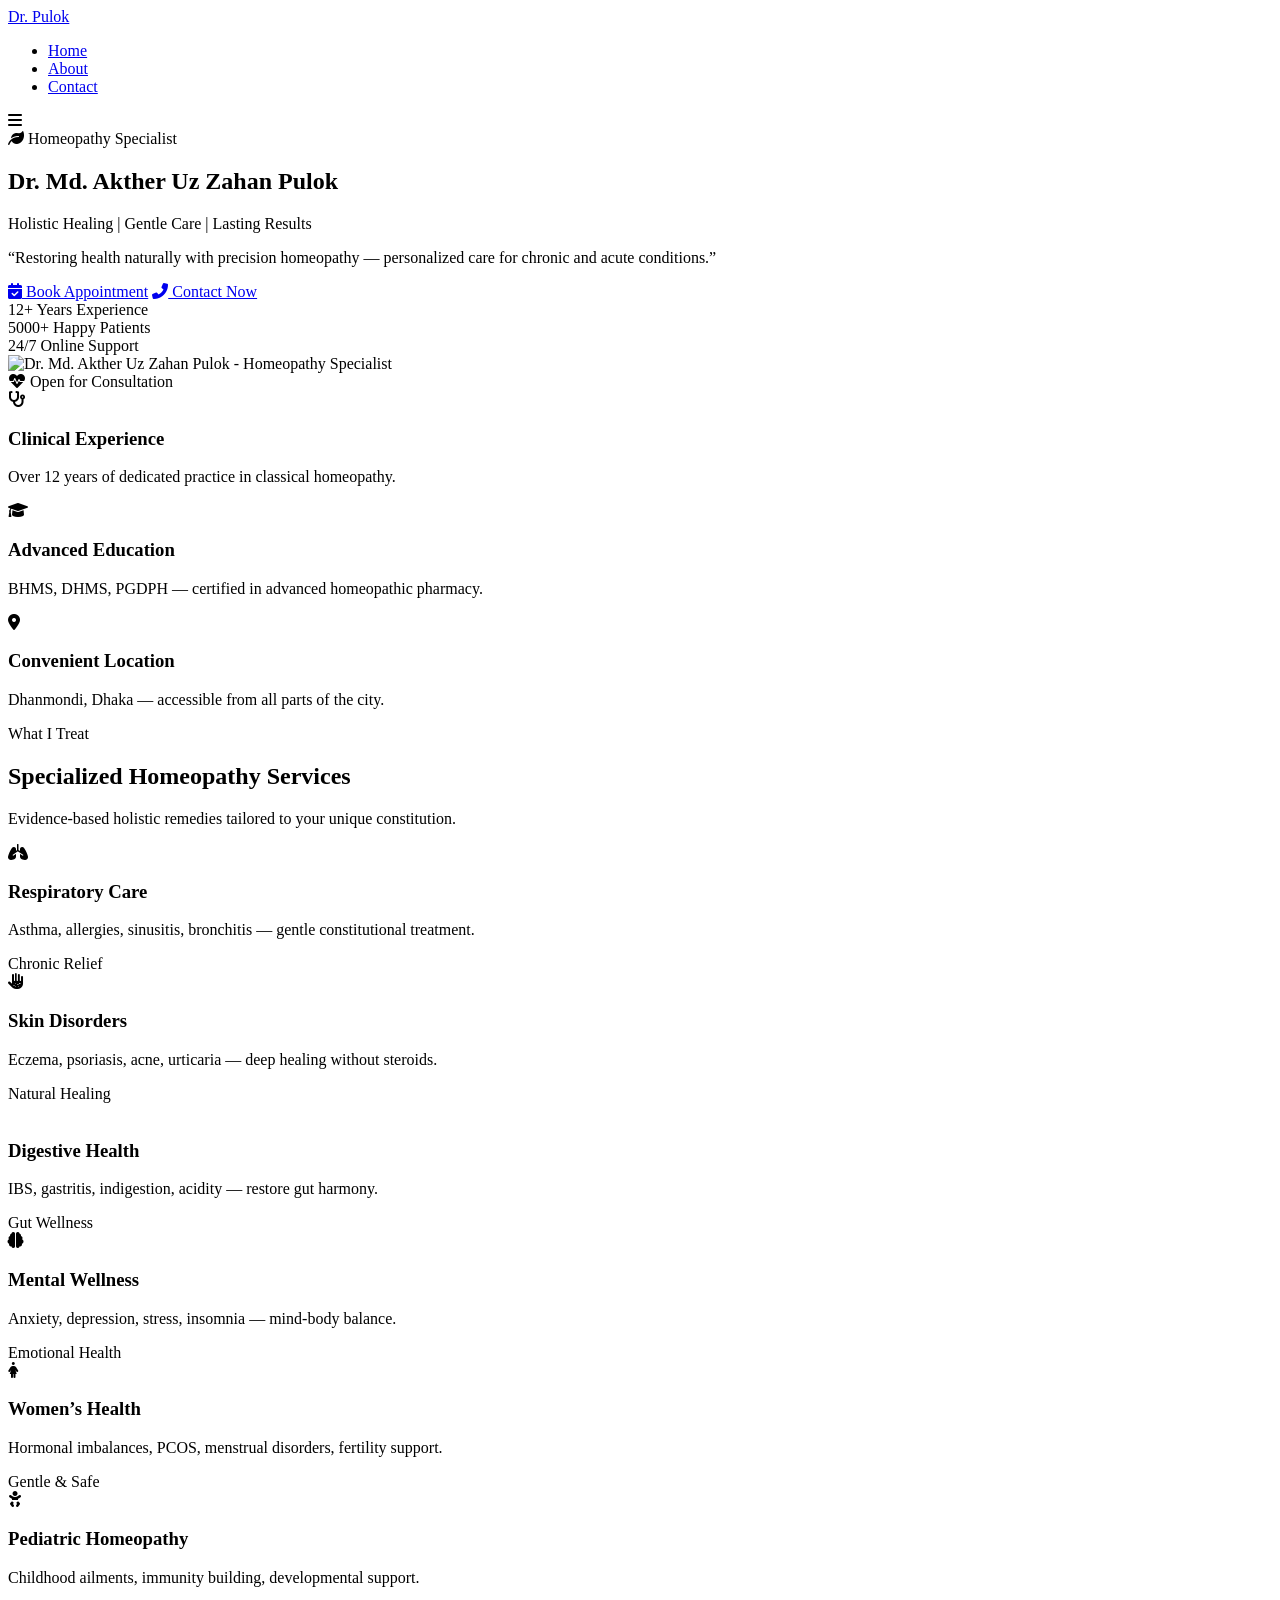
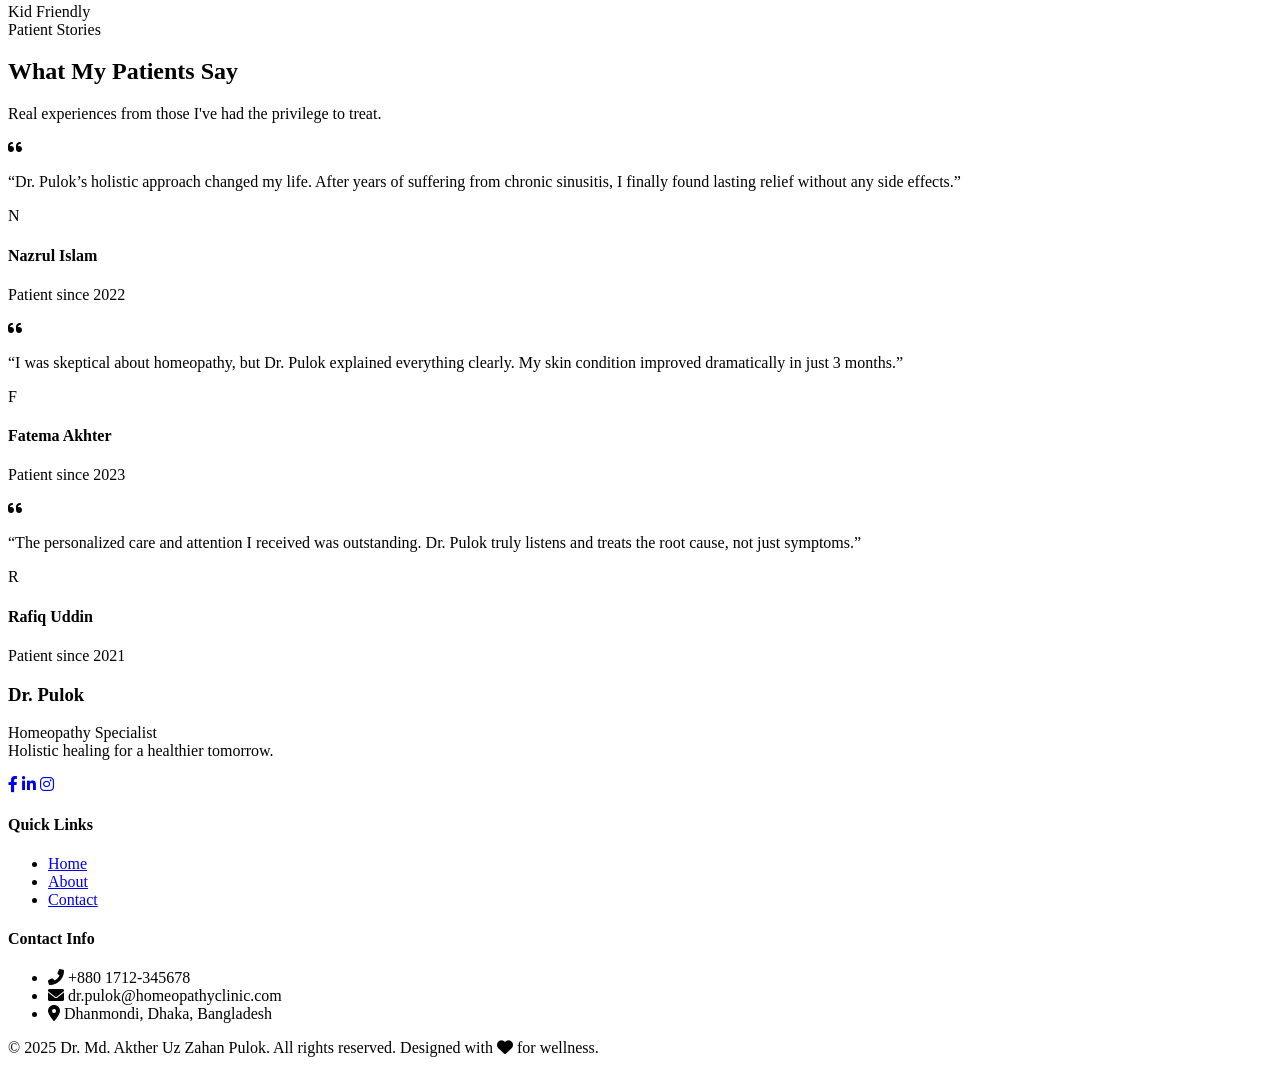
==== index.html @ c5337120 "Add initial index.html for homeopathy website This is the initial commit of the index.html file, whi" ====
<!-- ==================== index.html ==================== -->
<!DOCTYPE html>
<html lang="en">
<head>
    <meta charset="UTF-8">
    <meta name="viewport" content="width=device-width, initial-scale=1.0, viewport-fit=cover">
    <meta name="description" content="Dr. Md. Akther Uz Zahan Pulok - Homeopathy Specialist in Dhaka. Expert in holistic healing, chronic disease management, and personalized homeopathic care.">
    <meta name="keywords" content="Homeopathy Doctor, Homeopathic Treatment, Dhaka Homeopathy, Dr. Pulok, Holistic Healer">
    <meta name="author" content="Dr. Md. Akther Uz Zahan Pulok">
    <title>Dr. Pulok | Homeopathy Specialist</title>
    <link rel="preconnect" href="https://fonts.googleapis.com">
    <link rel="preconnect" href="https://fonts.gstatic.com" crossorigin>
    <link href="https://fonts.googleapis.com/css2?family=Poppins:wght@300;400;500;600;700;800&display=swap" rel="stylesheet">
    <link rel="stylesheet" href="https://cdnjs.cloudflare.com/ajax/libs/font-awesome/6.0.0-beta3/css/all.min.css">
    <link rel="stylesheet" href="style.css">
    <style>
        /* Additional inline styles for home page specific animations (could be in style.css, but for clarity) */
        .hero .btn {
            transition: all 0.3s cubic-bezier(0.2, 0.9, 0.4, 1.1);
        }
        .hero .btn:hover {
            transform: translateY(-3px);
            box-shadow: 0 12px 28px rgba(46,139,87,0.25);
        }
        .info-card, .service-card {
            transition: all 0.3s ease;
        }
        .info-card:hover, .service-card:hover {
            transform: translateY(-8px);
            box-shadow: 0 20px 30px -12px rgba(0,0,0,0.1);
        }
    </style>
</head>
<body>
    <nav class="navbar sticky-nav">
        <div class="container nav-container">
            <div class="logo">
                <a href="index.html">Dr. Pulok</a>
            </div>
            <ul class="nav-menu">
                <li><a href="index.html" class="active">Home</a></li>
                <li><a href="about.html">About</a></li>
                <li><a href="contact.html">Contact</a></li>
            </ul>
            <div class="hamburger">
                <i class="fas fa-bars"></i>
            </div>
        </div>
    </nav>

    <main>
        <!-- Hero Section -->
        <section class="hero">
            <div class="container hero-grid">
                <div class="hero-content">
                    <div class="hero-badge">
                        <i class="fas fa-leaf"></i> Homeopathy Specialist
                    </div>
                    <h1>Dr. Md. Akther Uz Zahan Pulok</h1>
                    <p class="tagline">Holistic Healing | Gentle Care | Lasting Results</p>
                    <p class="hero-desc">
                        “Restoring health naturally with precision homeopathy — personalized care for chronic and acute conditions.”
                    </p>
                    <div class="hero-buttons">
                        <a href="contact.html" class="btn btn-primary"><i class="fas fa-calendar-check"></i> Book Appointment</a>
                        <a href="contact.html" class="btn btn-outline"><i class="fas fa-phone-alt"></i> Contact Now</a>
                    </div>
                    <div class="hero-stats">
                        <div class="stat">
                            <span class="stat-number">12+</span>
                            <span class="stat-label">Years Experience</span>
                        </div>
                        <div class="stat">
                            <span class="stat-number">5000+</span>
                            <span class="stat-label">Happy Patients</span>
                        </div>
                        <div class="stat">
                            <span class="stat-number">24/7</span>
                            <span class="stat-label">Online Support</span>
                        </div>
                    </div>
                </div>
                <div class="hero-image">
                    <div class="image-wrapper">
                        <img src="assets/images/doctor.jpg" alt="Dr. Md. Akther Uz Zahan Pulok - Homeopathy Specialist">
                        <div class="floating-badge">
                            <i class="fas fa-heartbeat"></i> Open for Consultation
                        </div>
                    </div>
                </div>
            </div>
        </section>

        <!-- Quick Info Cards -->
        <section class="quick-info">
            <div class="container">
                <div class="cards-grid">
                    <div class="info-card">
                        <div class="card-icon"><i class="fas fa-stethoscope"></i></div>
                        <h3>Clinical Experience</h3>
                        <p>Over 12 years of dedicated practice in classical homeopathy.</p>
                    </div>
                    <div class="info-card">
                        <div class="card-icon"><i class="fas fa-graduation-cap"></i></div>
                        <h3>Advanced Education</h3>
                        <p>BHMS, DHMS, PGDPH — certified in advanced homeopathic pharmacy.</p>
                    </div>
                    <div class="info-card">
                        <div class="card-icon"><i class="fas fa-map-marker-alt"></i></div>
                        <h3>Convenient Location</h3>
                        <p>Dhanmondi, Dhaka — accessible from all parts of the city.</p>
                    </div>
                </div>
            </div>
        </section>

        <!-- Services Section -->
        <section class="services">
            <div class="container">
                <div class="section-header">
                    <div class="section-eyebrow">What I Treat</div>
                    <h2>Specialized Homeopathy Services</h2>
                    <p>Evidence‑based holistic remedies tailored to your unique constitution.</p>
                </div>
                <div class="services-grid">
                    <div class="service-card">
                        <i class="fas fa-lungs"></i>
                        <h3>Respiratory Care</h3>
                        <p>Asthma, allergies, sinusitis, bronchitis — gentle constitutional treatment.</p>
                        <span class="service-tag">Chronic Relief</span>
                    </div>
                    <div class="service-card">
                        <i class="fas fa-allergies"></i>
                        <h3>Skin Disorders</h3>
                        <p>Eczema, psoriasis, acne, urticaria — deep healing without steroids.</p>
                        <span class="service-tag">Natural Healing</span>
                    </div>
                    <div class="service-card">
                        <i class="fas fa-stomach"></i>
                        <h3>Digestive Health</h3>
                        <p>IBS, gastritis, indigestion, acidity — restore gut harmony.</p>
                        <span class="service-tag">Gut Wellness</span>
                    </div>
                    <div class="service-card">
                        <i class="fas fa-brain"></i>
                        <h3>Mental Wellness</h3>
                        <p>Anxiety, depression, stress, insomnia — mind-body balance.</p>
                        <span class="service-tag">Emotional Health</span>
                    </div>
                    <div class="service-card">
                        <i class="fas fa-female"></i>
                        <h3>Women’s Health</h3>
                        <p>Hormonal imbalances, PCOS, menstrual disorders, fertility support.</p>
                        <span class="service-tag">Gentle & Safe</span>
                    </div>
                    <div class="service-card">
                        <i class="fas fa-baby"></i>
                        <h3>Pediatric Homeopathy</h3>
                        <p>Childhood ailments, immunity building, developmental support.</p>
                        <span class="service-tag">Kid Friendly</span>
                    </div>
                </div>
            </div>
        </section>

        <!-- Testimonials Section (Optional) -->
        <section class="testimonials">
            <div class="container">
                <div class="section-header">
                    <div class="section-eyebrow">Patient Stories</div>
                    <h2>What My Patients Say</h2>
                    <p>Real experiences from those I've had the privilege to treat.</p>
                </div>
                <div class="testimonials-grid">
                    <div class="testimonial-card">
                        <div class="quote-icon"><i class="fas fa-quote-left"></i></div>
                        <p class="testimonial-text">“Dr. Pulok’s holistic approach changed my life. After years of suffering from chronic sinusitis, I finally found lasting relief without any side effects.”</p>
                        <div class="testimonial-author">
                            <div class="author-avatar">N</div>
                            <div class="author-info">
                                <h4>Nazrul Islam</h4>
                                <p>Patient since 2022</p>
                            </div>
                        </div>
                    </div>
                    <div class="testimonial-card">
                        <div class="quote-icon"><i class="fas fa-quote-left"></i></div>
                        <p class="testimonial-text">“I was skeptical about homeopathy, but Dr. Pulok explained everything clearly. My skin condition improved dramatically in just 3 months.”</p>
                        <div class="testimonial-author">
                            <div class="author-avatar">F</div>
                            <div class="author-info">
                                <h4>Fatema Akhter</h4>
                                <p>Patient since 2023</p>
                            </div>
                        </div>
                    </div>
                    <div class="testimonial-card">
                        <div class="quote-icon"><i class="fas fa-quote-left"></i></div>
                        <p class="testimonial-text">“The personalized care and attention I received was outstanding. Dr. Pulok truly listens and treats the root cause, not just symptoms.”</p>
                        <div class="testimonial-author">
                            <div class="author-avatar">R</div>
                            <div class="author-info">
                                <h4>Rafiq Uddin</h4>
                                <p>Patient since 2021</p>
                            </div>
                        </div>
                    </div>
                </div>
            </div>
        </section>
    </main>

    <footer>
        <div class="container footer-grid">
            <div class="footer-brand">
                <h3>Dr. Pulok</h3>
                <p>Homeopathy Specialist<br>Holistic healing for a healthier tomorrow.</p>
                <div class="social-links">
                    <a href="#"><i class="fab fa-facebook-f"></i></a>
                    <a href="#"><i class="fab fa-linkedin-in"></i></a>
                    <a href="#"><i class="fab fa-instagram"></i></a>
                </div>
            </div>
            <div class="footer-links">
                <h4>Quick Links</h4>
                <ul>
                    <li><a href="index.html">Home</a></li>
                    <li><a href="about.html">About</a></li>
                    <li><a href="contact.html">Contact</a></li>
                </ul>
            </div>
            <div class="footer-contact">
                <h4>Contact Info</h4>
                <ul>
                    <li><i class="fas fa-phone-alt"></i> +880 1712-345678</li>
                    <li><i class="fas fa-envelope"></i> dr.pulok@homeopathyclinic.com</li>
                    <li><i class="fas fa-map-marker-alt"></i> Dhanmondi, Dhaka, Bangladesh</li>
                </ul>
            </div>
        </div>
        <div class="footer-bottom">
            <p>&copy; 2025 Dr. Md. Akther Uz Zahan Pulok. All rights reserved. Designed with <i class="fas fa-heart"></i> for wellness.</p>
        </div>
    </footer>

    <script src="script.js"></script>
</body>
</html>
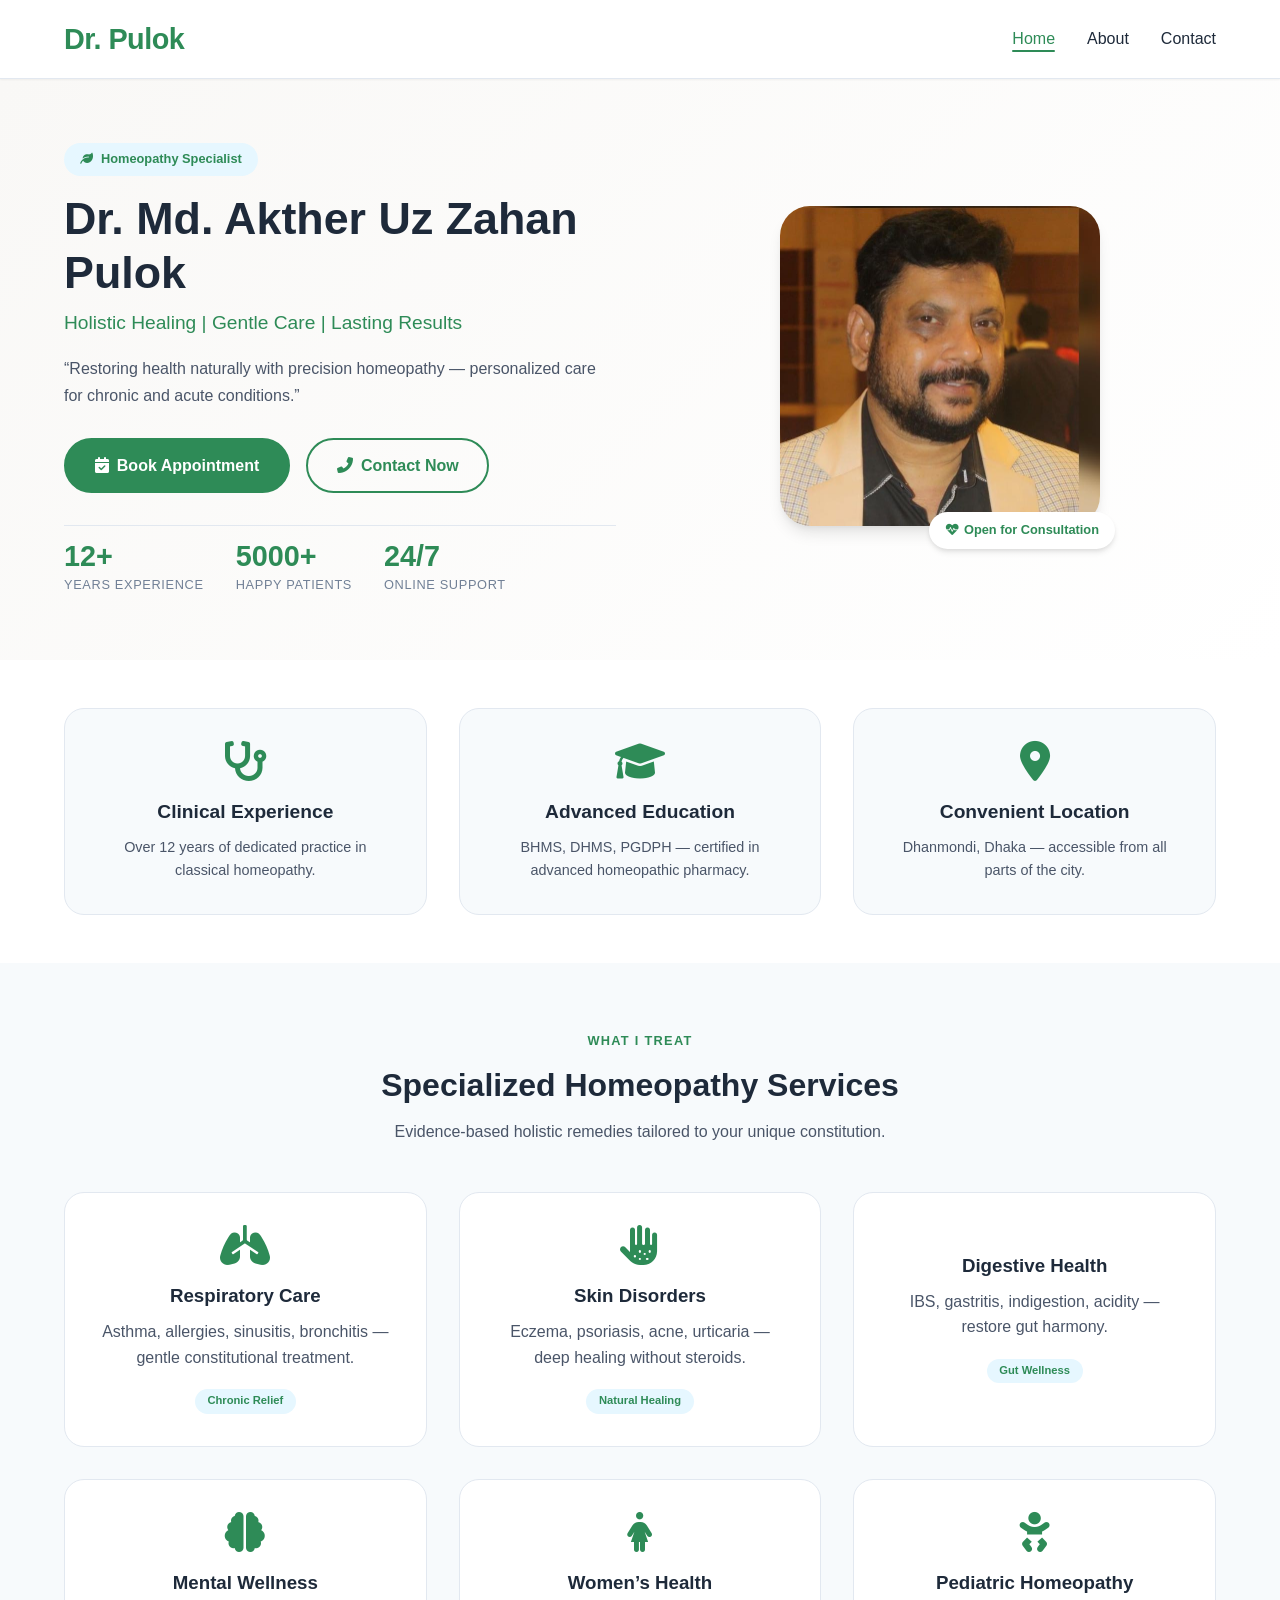
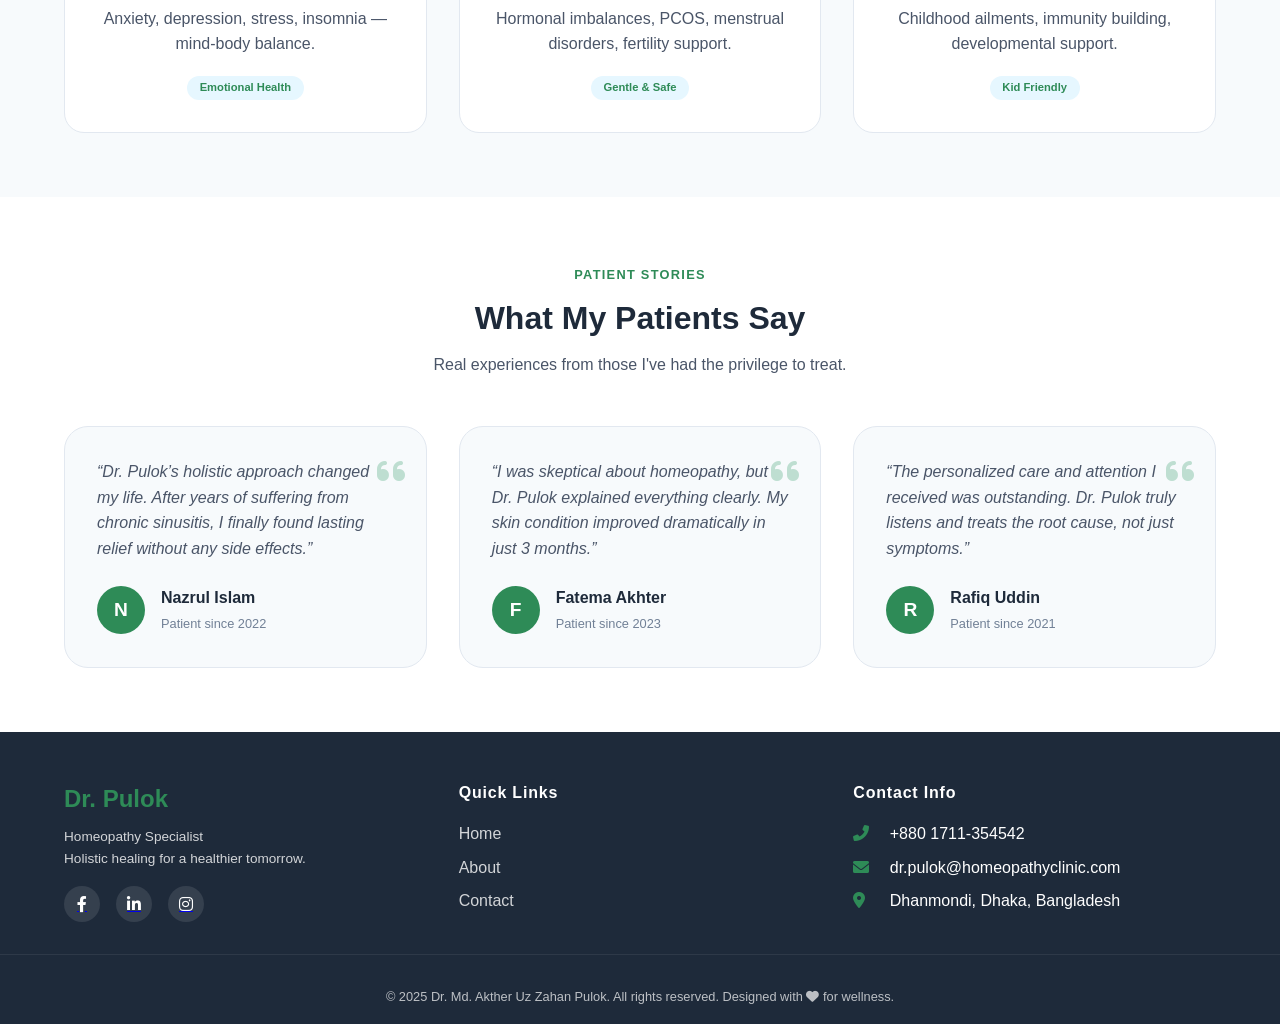
==== commit 7bfcb92b: "Update WhatsApp and contact numbers to +880 1711-354542" ====
--- a/index.html
+++ b/index.html
@@ -232,7 +232,7 @@
             <div class="footer-contact">
                 <h4>Contact Info</h4>
                 <ul>
-                    <li><i class="fas fa-phone-alt"></i> +880 1712-345678</li>
+                    <li><i class="fas fa-phone-alt"></i> +880 1711-354542</li>
                     <li><i class="fas fa-envelope"></i> dr.pulok@homeopathyclinic.com</li>
                     <li><i class="fas fa-map-marker-alt"></i> Dhanmondi, Dhaka, Bangladesh</li>
                 </ul>
--- a/style.css
+++ b/style.css
@@ -0,0 +1,616 @@
+/* ==================== style.css ==================== */
+:root {
+    --primary: #2E8B57;
+    --primary-dark: #236B43;
+    --primary-light: #3CA06F;
+    --secondary: #FFFFFF;
+    --accent: #E6F7FF;
+    --dark: #1E2A3A;
+    --ink: #1E2A3A;
+    --ink-2: #4A5568;
+    --ink-3: #718096;
+    --gray-light: #F7FAFC;
+    --gray: #CBD5E0;
+    --border: #E2E8F0;
+    --shadow-sm: 0 1px 2px 0 rgba(0,0,0,0.05);
+    --shadow-md: 0 4px 6px -1px rgba(0,0,0,0.1), 0 2px 4px -1px rgba(0,0,0,0.06);
+    --shadow-lg: 0 10px 15px -3px rgba(0,0,0,0.1), 0 4px 6px -2px rgba(0,0,0,0.05);
+    --radius: 12px;
+    --radius-sm: 8px;
+    --transition: all 0.3s cubic-bezier(0.2, 0.9, 0.4, 1.1);
+}
+
+* {
+    margin: 0;
+    padding: 0;
+    box-sizing: border-box;
+}
+
+body {
+    font-family: 'Poppins', sans-serif;
+    color: var(--dark);
+    background: var(--secondary);
+    line-height: 1.6;
+    overflow-x: hidden;
+}
+
+.container {
+    width: 90%;
+    max-width: 1200px;
+    margin: 0 auto;
+}
+
+/* Animations */
+@keyframes fadeUp {
+    from { opacity: 0; transform: translateY(20px); }
+    to { opacity: 1; transform: translateY(0); }
+}
+
+@keyframes slideIn {
+    from { opacity: 0; transform: translateX(-20px); }
+    to { opacity: 1; transform: translateX(0); }
+}
+
+@keyframes pulse {
+    0% { transform: scale(1); opacity: 1; }
+    50% { transform: scale(1.05); opacity: 0.8; }
+    100% { transform: scale(1); opacity: 1; }
+}
+
+/* Navbar */
+.navbar {
+    background: rgba(255,255,255,0.98);
+    backdrop-filter: blur(8px);
+    box-shadow: var(--shadow-sm);
+    position: sticky;
+    top: 0;
+    z-index: 1000;
+    padding: 1rem 0;
+    border-bottom: 1px solid var(--border);
+}
+
+.nav-container {
+    display: flex;
+    justify-content: space-between;
+    align-items: center;
+}
+
+.logo a {
+    font-size: 1.8rem;
+    font-weight: 800;
+    color: var(--primary);
+    text-decoration: none;
+    letter-spacing: -0.5px;
+}
+
+.nav-menu {
+    display: flex;
+    gap: 2rem;
+    list-style: none;
+}
+
+.nav-menu a {
+    text-decoration: none;
+    font-weight: 500;
+    color: var(--dark);
+    transition: var(--transition);
+    position: relative;
+}
+
+.nav-menu a:hover, .nav-menu a.active {
+    color: var(--primary);
+}
+
+.nav-menu a.active::after {
+    content: '';
+    position: absolute;
+    bottom: -5px;
+    left: 0;
+    width: 100%;
+    height: 2px;
+    background: var(--primary);
+    border-radius: 2px;
+}
+
+.hamburger {
+    display: none;
+    font-size: 1.5rem;
+    cursor: pointer;
+}
+
+/* Buttons */
+.btn {
+    display: inline-flex;
+    align-items: center;
+    gap: 0.5rem;
+    padding: 0.8rem 1.8rem;
+    border-radius: 40px;
+    font-weight: 600;
+    text-decoration: none;
+    transition: var(--transition);
+}
+
+.btn-primary {
+    background: var(--primary);
+    color: white;
+    border: 2px solid var(--primary);
+}
+
+.btn-primary:hover {
+    background: var(--primary-dark);
+    transform: translateY(-3px);
+    box-shadow: 0 8px 20px rgba(46,139,87,0.3);
+}
+
+.btn-outline {
+    border: 2px solid var(--primary);
+    color: var(--primary);
+    background: transparent;
+}
+
+.btn-outline:hover {
+    background: var(--primary);
+    color: white;
+    transform: translateY(-3px);
+}
+
+/* Hero Section */
+.hero {
+    padding: 4rem 0;
+    background: linear-gradient(135deg, #F9F8F6 0%, white 100%);
+    position: relative;
+    overflow: hidden;
+}
+
+.hero-grid {
+    display: flex;
+    align-items: center;
+    gap: 3rem;
+    flex-wrap: wrap;
+}
+
+.hero-content {
+    flex: 1;
+    animation: fadeUp 0.8s ease;
+}
+
+.hero-badge {
+    display: inline-flex;
+    align-items: center;
+    gap: 0.5rem;
+    background: var(--accent);
+    color: var(--primary);
+    padding: 0.4rem 1rem;
+    border-radius: 40px;
+    font-size: 0.8rem;
+    font-weight: 600;
+    margin-bottom: 1rem;
+}
+
+.hero-content h1 {
+    font-size: 2.8rem;
+    line-height: 1.2;
+    color: var(--dark);
+    margin-bottom: 0.5rem;
+}
+
+.tagline {
+    font-size: 1.2rem;
+    font-weight: 500;
+    color: var(--primary);
+    margin-bottom: 1rem;
+}
+
+.hero-desc {
+    font-size: 1rem;
+    color: var(--ink-2);
+    margin-bottom: 1.8rem;
+    line-height: 1.7;
+}
+
+.hero-buttons {
+    display: flex;
+    gap: 1rem;
+    flex-wrap: wrap;
+}
+
+.hero-stats {
+    display: flex;
+    gap: 2rem;
+    margin-top: 2rem;
+    padding-top: 1rem;
+    border-top: 1px solid var(--border);
+}
+
+.stat {
+    text-align: left;
+}
+
+.stat-number {
+    font-size: 1.8rem;
+    font-weight: 800;
+    color: var(--primary);
+    display: block;
+    line-height: 1;
+}
+
+.stat-label {
+    font-size: 0.8rem;
+    color: var(--ink-3);
+    text-transform: uppercase;
+    letter-spacing: 0.05em;
+}
+
+.hero-image {
+    flex: 1;
+    text-align: center;
+}
+
+.image-wrapper {
+    position: relative;
+    display: inline-block;
+}
+
+.hero-image img {
+    max-width: 100%;
+    width: 320px;
+    border-radius: 30px;
+    box-shadow: var(--shadow-lg);
+    transition: var(--transition);
+}
+
+.image-wrapper:hover img {
+    transform: scale(1.02);
+}
+
+.floating-badge {
+    position: absolute;
+    bottom: -15px;
+    right: -15px;
+    background: white;
+    padding: 0.5rem 1rem;
+    border-radius: 40px;
+    font-size: 0.8rem;
+    font-weight: 600;
+    color: var(--primary);
+    box-shadow: var(--shadow-md);
+    display: flex;
+    align-items: center;
+    gap: 0.3rem;
+    animation: pulse 2s infinite;
+}
+
+/* Quick Info Cards */
+.quick-info {
+    padding: 3rem 0;
+    background: white;
+}
+
+.cards-grid {
+    display: flex;
+    gap: 2rem;
+    flex-wrap: wrap;
+    justify-content: center;
+}
+
+.info-card {
+    background: var(--gray-light);
+    padding: 2rem;
+    border-radius: 20px;
+    text-align: center;
+    flex: 1;
+    min-width: 200px;
+    transition: var(--transition);
+    border: 1px solid var(--border);
+}
+
+.info-card:hover {
+    transform: translateY(-8px);
+    box-shadow: var(--shadow-lg);
+    border-color: var(--primary-light);
+}
+
+.card-icon i {
+    font-size: 2.5rem;
+    color: var(--primary);
+    margin-bottom: 1rem;
+}
+
+.info-card h3 {
+    margin-bottom: 0.5rem;
+    font-size: 1.2rem;
+}
+
+.info-card p {
+    color: var(--ink-2);
+    font-size: 0.9rem;
+}
+
+/* Services Section */
+.services {
+    padding: 4rem 0;
+    background: var(--gray-light);
+}
+
+.section-header {
+    text-align: center;
+    margin-bottom: 3rem;
+}
+
+.section-eyebrow {
+    display: inline-flex;
+    align-items: center;
+    gap: 0.5rem;
+    font-size: 0.8rem;
+    font-weight: 600;
+    text-transform: uppercase;
+    letter-spacing: 0.1em;
+    color: var(--primary);
+    margin-bottom: 0.5rem;
+}
+
+.section-header h2 {
+    font-size: 2rem;
+    margin-bottom: 0.5rem;
+    color: var(--dark);
+}
+
+.section-header p {
+    color: var(--ink-2);
+    max-width: 600px;
+    margin: 0 auto;
+}
+
+.services-grid {
+    display: grid;
+    grid-template-columns: repeat(auto-fit, minmax(280px, 1fr));
+    gap: 2rem;
+}
+
+.service-card {
+    background: white;
+    padding: 2rem;
+    border-radius: 20px;
+    text-align: center;
+    transition: var(--transition);
+    border: 1px solid var(--border);
+}
+
+.service-card:hover {
+    transform: translateY(-8px);
+    box-shadow: var(--shadow-lg);
+    border-color: var(--primary-light);
+}
+
+.service-card i {
+    font-size: 2.5rem;
+    color: var(--primary);
+    margin-bottom: 1rem;
+}
+
+.service-card h3 {
+    margin-bottom: 0.5rem;
+}
+
+.service-card p {
+    color: var(--ink-2);
+    margin-bottom: 1rem;
+}
+
+.service-tag {
+    display: inline-block;
+    background: var(--accent);
+    color: var(--primary);
+    font-size: 0.7rem;
+    font-weight: 600;
+    padding: 0.2rem 0.8rem;
+    border-radius: 20px;
+}
+
+/* Testimonials */
+.testimonials {
+    padding: 4rem 0;
+    background: white;
+}
+
+.testimonials-grid {
+    display: grid;
+    grid-template-columns: repeat(auto-fit, minmax(300px, 1fr));
+    gap: 2rem;
+    margin-top: 2rem;
+}
+
+.testimonial-card {
+    background: var(--gray-light);
+    padding: 2rem;
+    border-radius: 24px;
+    position: relative;
+    transition: var(--transition);
+    border: 1px solid var(--border);
+}
+
+.testimonial-card:hover {
+    transform: translateY(-5px);
+    box-shadow: var(--shadow-lg);
+}
+
+.quote-icon {
+    position: absolute;
+    top: 20px;
+    right: 20px;
+    font-size: 2rem;
+    color: var(--primary-light);
+    opacity: 0.3;
+}
+
+.testimonial-text {
+    font-style: italic;
+    margin-bottom: 1.5rem;
+    color: var(--ink-2);
+}
+
+.testimonial-author {
+    display: flex;
+    align-items: center;
+    gap: 1rem;
+}
+
+.author-avatar {
+    width: 48px;
+    height: 48px;
+    background: var(--primary);
+    border-radius: 50%;
+    display: flex;
+    align-items: center;
+    justify-content: center;
+    color: white;
+    font-weight: 700;
+    font-size: 1.2rem;
+}
+
+.author-info h4 {
+    margin-bottom: 0.2rem;
+}
+
+.author-info p {
+    font-size: 0.8rem;
+    color: var(--ink-3);
+}
+
+/* Footer */
+footer {
+    background: var(--dark);
+    color: white;
+    padding: 3rem 0 1rem;
+}
+
+.footer-grid {
+    display: grid;
+    grid-template-columns: repeat(auto-fit, minmax(200px, 1fr));
+    gap: 2rem;
+    margin-bottom: 2rem;
+}
+
+.footer-brand h3 {
+    font-size: 1.5rem;
+    margin-bottom: 0.5rem;
+    color: var(--primary);
+}
+
+.footer-brand p {
+    font-size: 0.85rem;
+    opacity: 0.8;
+    margin-bottom: 1rem;
+}
+
+.social-links {
+    display: flex;
+    gap: 1rem;
+}
+
+.social-links a {
+    display: inline-flex;
+    align-items: center;
+    justify-content: center;
+    width: 36px;
+    height: 36px;
+    background: rgba(255,255,255,0.1);
+    border-radius: 50%;
+    transition: var(--transition);
+}
+
+.social-links a:hover {
+    background: var(--primary);
+    transform: translateY(-3px);
+}
+
+.social-links i {
+    color: white;
+    font-size: 1rem;
+}
+
+.footer-links h4, .footer-contact h4 {
+    margin-bottom: 1rem;
+    font-size: 1rem;
+    letter-spacing: 0.05em;
+}
+
+.footer-links ul, .footer-contact ul {
+    list-style: none;
+    padding: 0;
+}
+
+.footer-links li, .footer-contact li {
+    margin-bottom: 0.5rem;
+}
+
+.footer-links a {
+    color: rgba(255,255,255,0.8);
+    text-decoration: none;
+    transition: var(--transition);
+}
+
+.footer-links a:hover {
+    color: var(--primary);
+    padding-left: 5px;
+}
+
+.footer-contact li i {
+    width: 24px;
+    margin-right: 8px;
+    color: var(--primary);
+}
+
+.footer-bottom {
+    text-align: center;
+    padding-top: 2rem;
+    border-top: 1px solid rgba(255,255,255,0.1);
+    font-size: 0.8rem;
+    opacity: 0.7;
+}
+
+/* Responsive */
+@media (max-width: 768px) {
+    .nav-menu {
+        position: fixed;
+        left: -100%;
+        top: 70px;
+        flex-direction: column;
+        background: white;
+        width: 100%;
+        text-align: center;
+        transition: 0.3s;
+        box-shadow: 0 10px 20px rgba(0,0,0,0.1);
+        padding: 2rem 0;
+        gap: 1.5rem;
+    }
+    .nav-menu.active {
+        left: 0;
+    }
+    .hamburger {
+        display: block;
+    }
+    .hero-grid {
+        flex-direction: column-reverse;
+        text-align: center;
+    }
+    .hero-buttons {
+        justify-content: center;
+    }
+    .hero-stats {
+        justify-content: center;
+    }
+    .cards-grid, .services-grid, .testimonials-grid {
+        grid-template-columns: 1fr;
+    }
+    .hero-content h1 {
+        font-size: 2rem;
+    }
+    .footer-grid {
+        grid-template-columns: 1fr;
+        text-align: center;
+    }
+    .social-links {
+        justify-content: center;
+    }
+}
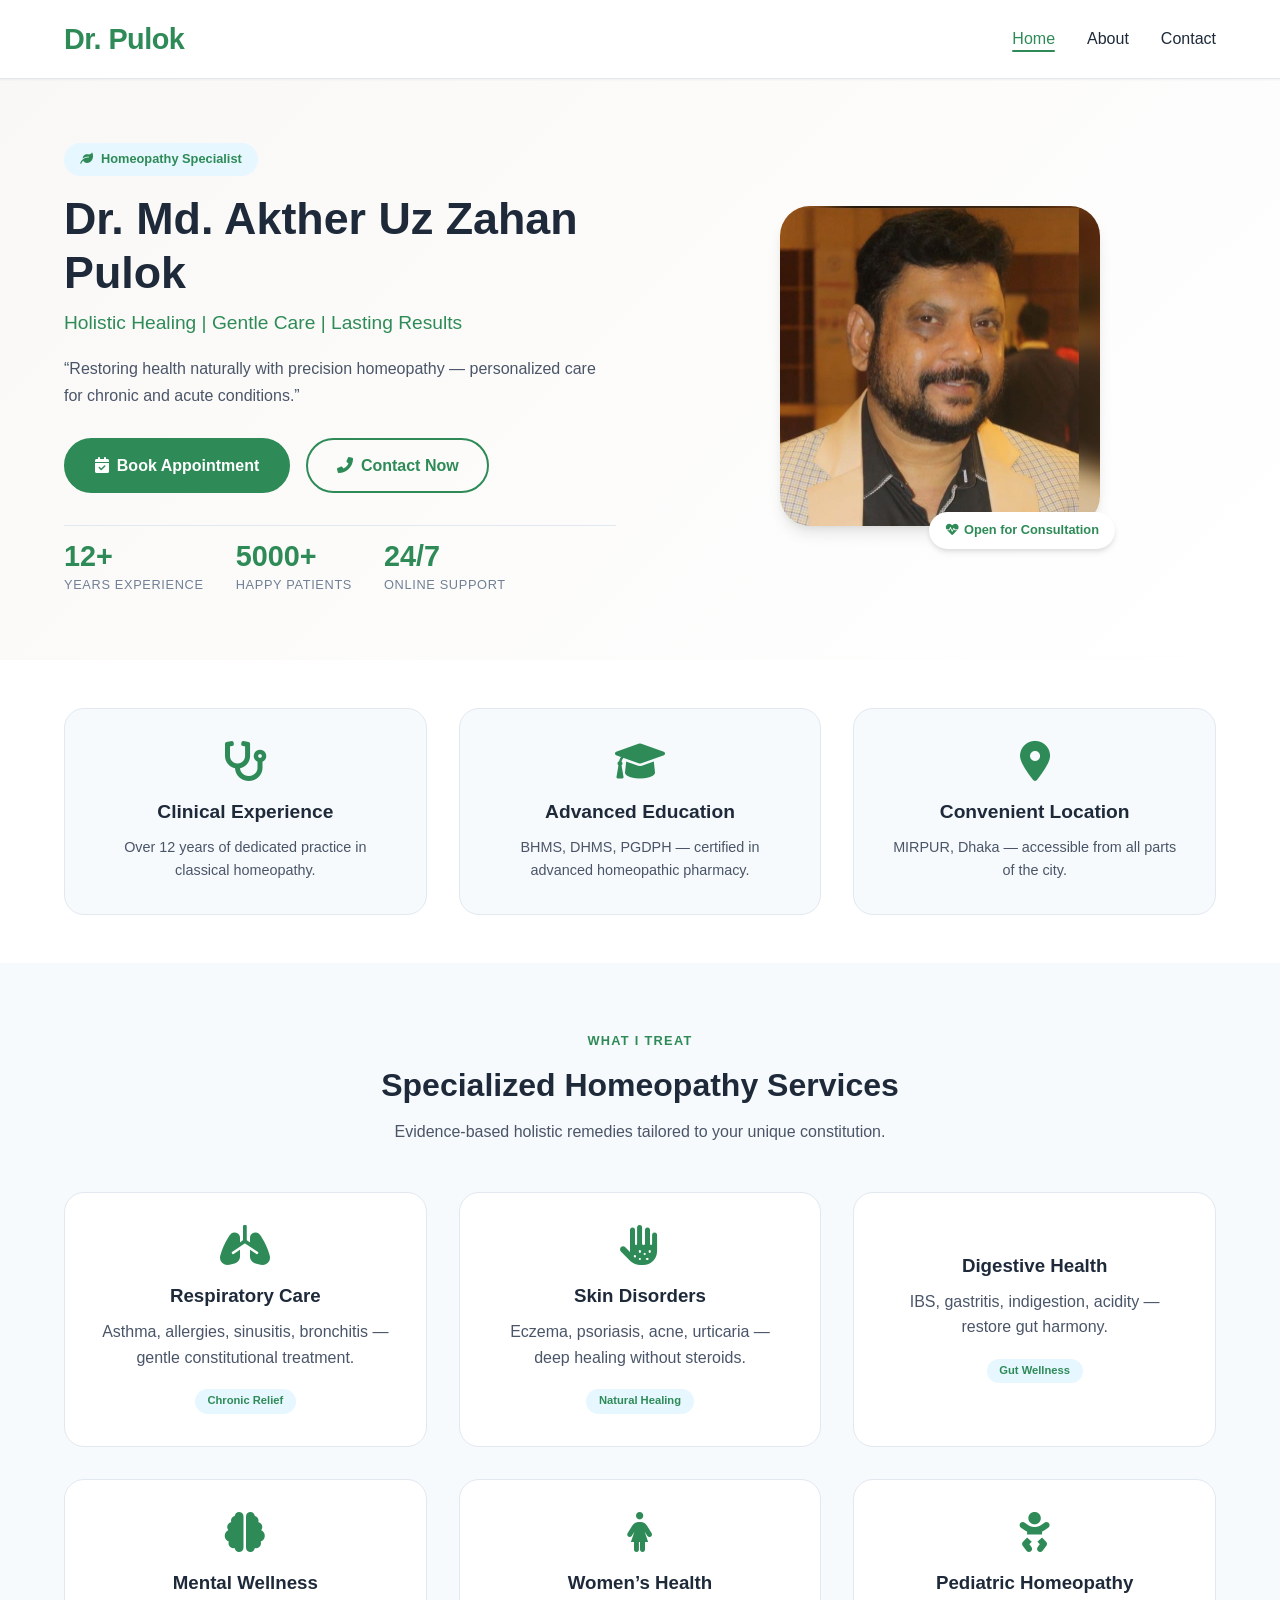
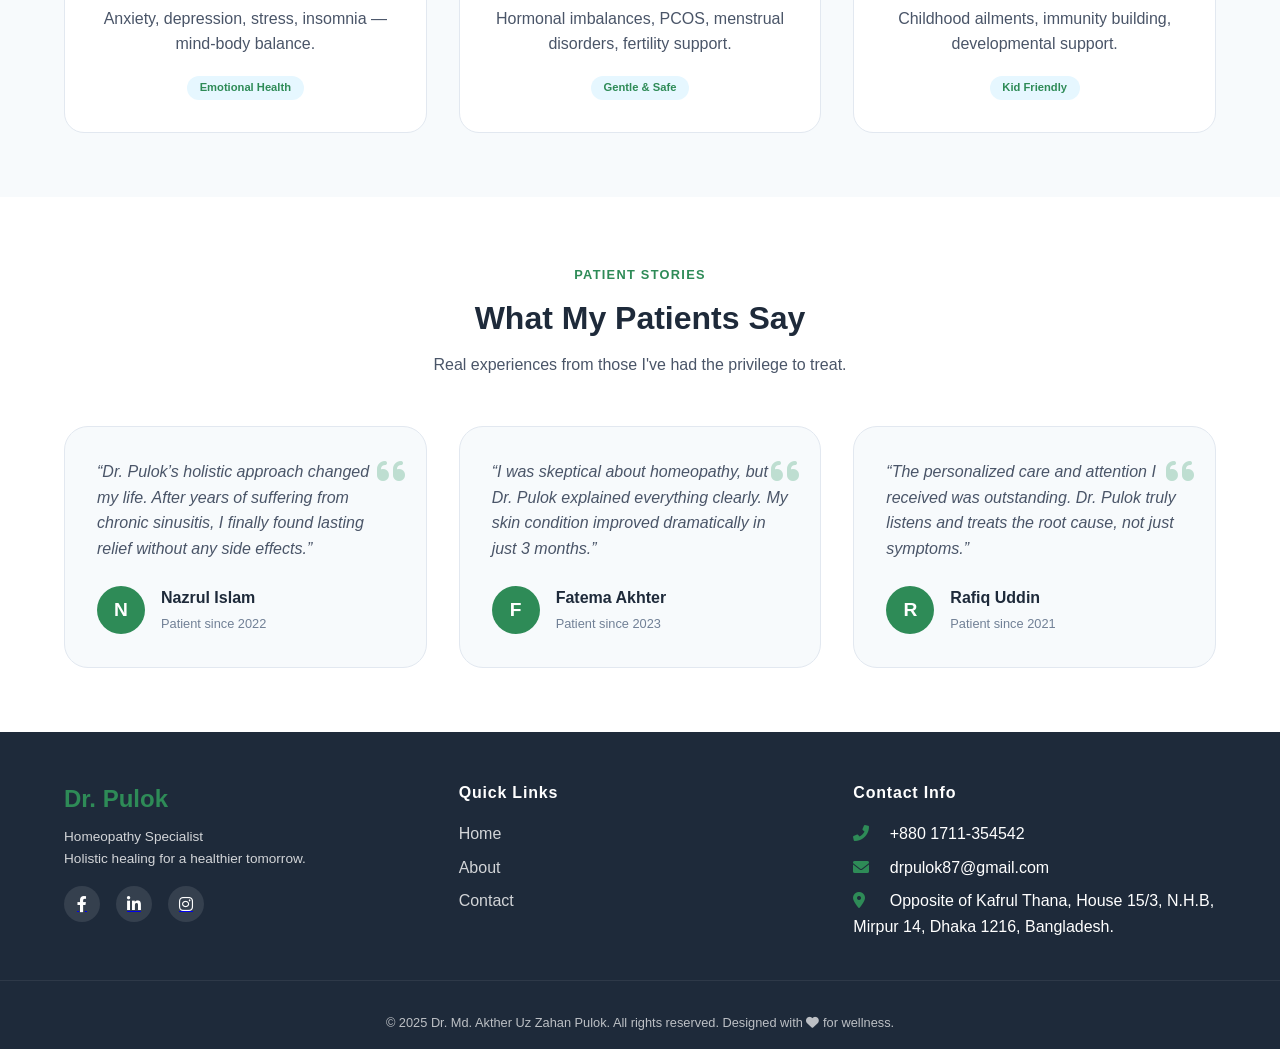
==== commit bd946a38: "Update location and contact information in index.html" ====
--- a/index.html
+++ b/index.html
@@ -108,7 +108,7 @@
                     <div class="info-card">
                         <div class="card-icon"><i class="fas fa-map-marker-alt"></i></div>
                         <h3>Convenient Location</h3>
-                        <p>Dhanmondi, Dhaka — accessible from all parts of the city.</p>
+                        <p>MIRPUR, Dhaka — accessible from all parts of the city.</p>
                     </div>
                 </div>
             </div>
@@ -233,8 +233,8 @@
                 <h4>Contact Info</h4>
                 <ul>
                     <li><i class="fas fa-phone-alt"></i> +880 1711-354542</li>
-                    <li><i class="fas fa-envelope"></i> dr.pulok@homeopathyclinic.com</li>
-                    <li><i class="fas fa-map-marker-alt"></i> Dhanmondi, Dhaka, Bangladesh</li>
+                    <li><i class="fas fa-envelope"></i> drpulok87@gmail.com </li>
+                    <li><i class="fas fa-map-marker-alt"></i>  Opposite of Kafrul Thana, House 15/3, N.H.B, Mirpur 14, Dhaka 1216, Bangladesh.</li>
                 </ul>
             </div>
         </div>
